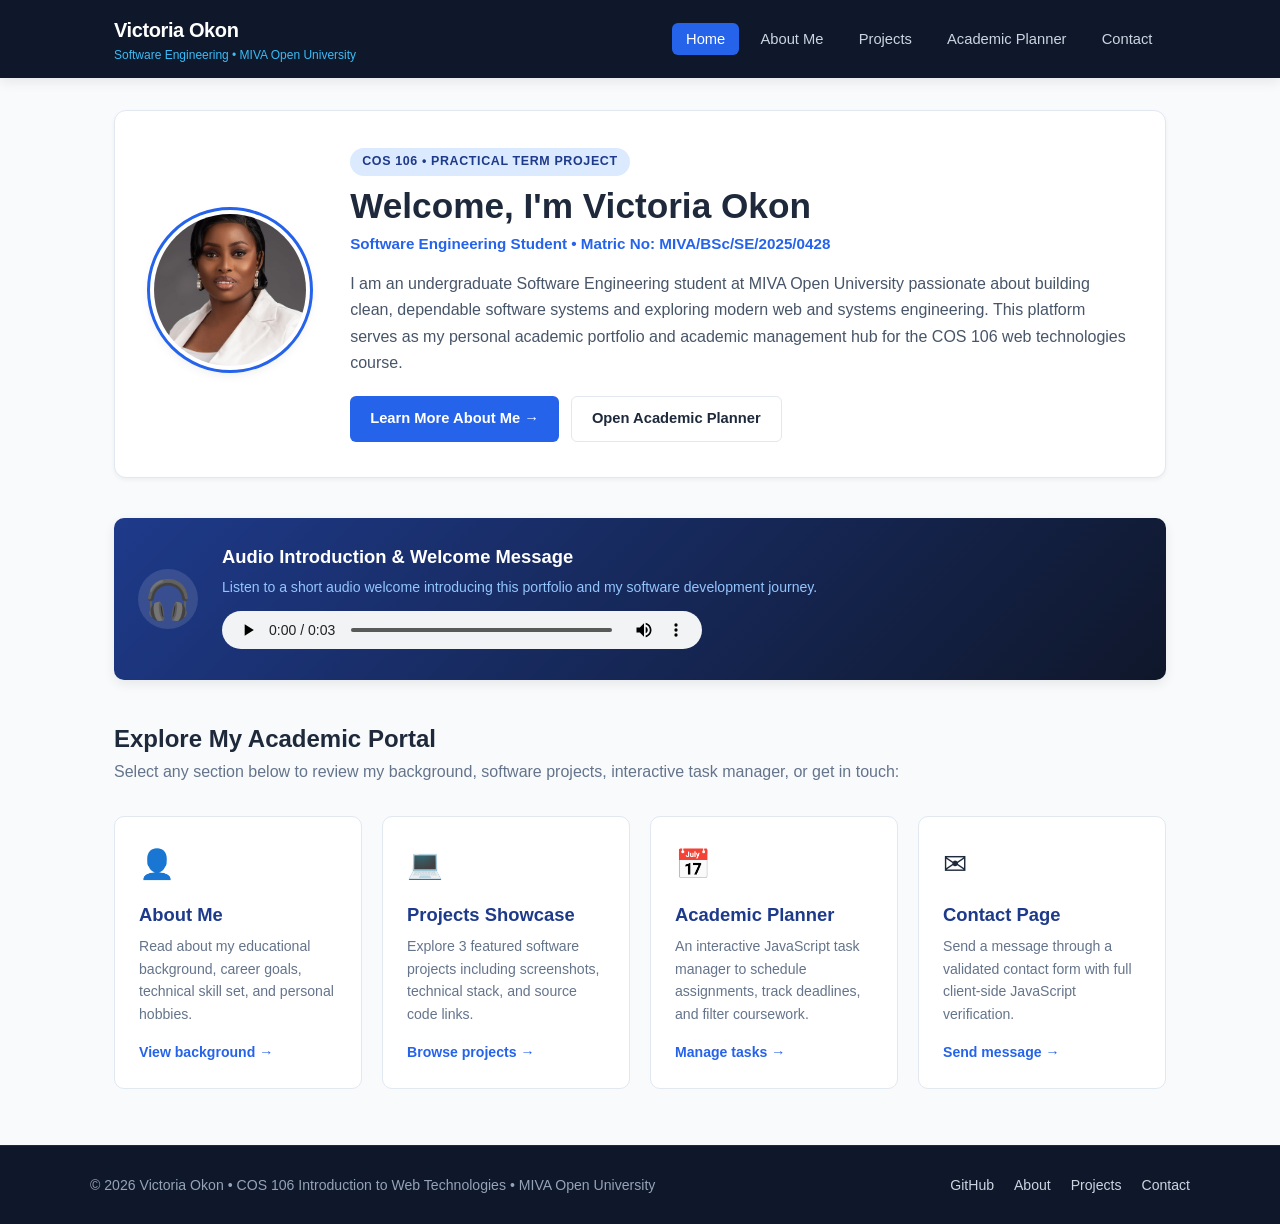
==== index.html @ 49ff8e13 "Initial commit" ====
<!DOCTYPE html>
<html lang="en">
<head>
  <meta charset="UTF-8">
  <meta name="viewport" content="width=device-width, initial-scale=1.0">
  <title>Victoria Okon | Software Engineering Portfolio</title>
  <link rel="stylesheet" href="css/style.css">
</head>
<body>

  <!-- Navigation Bar -->
  <header class="navbar">
    <div class="nav-container">
      <a href="index.html" class="nav-brand">
        <span class="brand-name">Victoria Okon</span>
        <span class="brand-tag">Software Engineering &bull; MIVA Open University</span>
      </a>
      <button class="nav-toggle" id="navToggle" aria-label="Toggle navigation">&#9776;</button>
      <nav>
        <ul class="nav-menu" id="navMenu">
          <li><a href="index.html" class="nav-link active">Home</a></li>
          <li><a href="about.html" class="nav-link">About Me</a></li>
          <li><a href="projects.html" class="nav-link">Projects</a></li>
          <li><a href="planner.html" class="nav-link">Academic Planner</a></li>
          <li><a href="contact.html" class="nav-link">Contact</a></li>
        </ul>
      </nav>
    </div>
  </header>

  <!-- Main Content -->
  <main class="main-content">

    <!-- Hero Profile Section -->
    <section class="hero-card">
      <div class="hero-avatar">
        <img src="assets/profile.jpg" alt="Photograph of Victoria Okon" class="profile-img">
      </div>
      <div class="hero-content">
        <span class="badge">COS 106 &bull; Practical Term Project</span>
        <h1>Welcome, I'm Victoria Okon</h1>
        <p class="hero-meta">Software Engineering Student &bull; Matric No: MIVA/BSc/SE/2025/0428</p>
        <p class="hero-desc">
          I am an undergraduate Software Engineering student at MIVA Open University passionate about building clean, dependable software systems and exploring modern web and systems engineering. This platform serves as my personal academic portfolio and academic management hub for the COS 106 web technologies course.
        </p>
        <div class="hero-cta">
          <a href="about.html" class="btn btn-primary">Learn More About Me &rarr;</a>
          <a href="planner.html" class="btn btn-secondary">Open Academic Planner</a>
        </div>
      </div>
    </section>

    <!-- Multimedia Audio Introduction (Fulfills Multimedia Requirement) -->
    <section class="multimedia-card">
      <div class="multimedia-icon">&#127911;</div>
      <div class="multimedia-info">
        <h3>Audio Introduction &amp; Welcome Message</h3>
        <p>Listen to a short audio welcome introducing this portfolio and my software development journey.</p>
        <audio controls preload="metadata">
          <source src="assets/intro.wav" type="audio/wav">
          Your browser does not support the audio element.
        </audio>
      </div>
    </section>

    <!-- Quick Navigation Grid -->
    <section>
      <div class="page-header">
        <h2>Explore My Academic Portal</h2>
        <p>Select any section below to review my background, software projects, interactive task manager, or get in touch:</p>
      </div>

      <div class="quick-grid">
        <a href="about.html" class="quick-card">
          <div class="card-icon">&#128100;</div>
          <h3>About Me</h3>
          <p>Read about my educational background, career goals, technical skill set, and personal hobbies.</p>
          <span class="card-link-text">View background &rarr;</span>
        </a>

        <a href="projects.html" class="quick-card">
          <div class="card-icon">&#128187;</div>
          <h3>Projects Showcase</h3>
          <p>Explore 3 featured software projects including screenshots, technical stack, and source code links.</p>
          <span class="card-link-text">Browse projects &rarr;</span>
        </a>

        <a href="planner.html" class="quick-card">
          <div class="card-icon">&#128197;</div>
          <h3>Academic Planner</h3>
          <p>An interactive JavaScript task manager to schedule assignments, track deadlines, and filter coursework.</p>
          <span class="card-link-text">Manage tasks &rarr;</span>
        </a>

        <a href="contact.html" class="quick-card">
          <div class="card-icon">&#9993;</div>
          <h3>Contact Page</h3>
          <p>Send a message through a validated contact form with full client-side JavaScript verification.</p>
          <span class="card-link-text">Send message &rarr;</span>
        </a>
      </div>
    </section>

  </main>

  <!-- Site Footer -->
  <footer class="site-footer">
    <div class="footer-container">
      <p>&copy; 2026 Victoria Okon &bull; COS 106 Introduction to Web Technologies &bull; MIVA Open University</p>
      <div class="footer-links">
        <a href="https://github.com/Toria2702" target="_blank" rel="noopener noreferrer">GitHub</a>
        <a href="about.html">About</a>
        <a href="projects.html">Projects</a>
        <a href="contact.html">Contact</a>
      </div>
    </div>
  </footer>

  <script src="js/main.js"></script>
</body>
</html>
---- css/style.css ----
/* ===============================================================
   COS 106: Introduction to Web Technologies - Term Project Stylesheet
   Student: Victoria Okon | Matric: MIVA/BSc/SE/2025/0428
   Course: Software Engineering, MIVA Open University
   =============================================================== */

/* CSS Variables for Consistent Color Scheme */
:root {
  --primary-color: #1e3a8a;       /* Deep Academic Blue */
  --primary-hover: #1d4ed8;       /* Medium Blue */
  --accent-color: #2563eb;        /* Bright Blue Accent */
  --dark-bg: #0f172a;             /* Dark Navy for Nav & Footer */
  --light-bg: #f8fafc;            /* Soft Light Background */
  --card-bg: #ffffff;             /* Clean White Card Background */
  --border-color: #e2e8f0;        /* Subtle Border */
  --text-primary: #1e293b;        /* Primary Text */
  --text-muted: #64748b;          /* Secondary/Muted Text */
  --success-color: #16a34a;       /* Completed / Success Green */
  --danger-color: #dc2626;        /* Delete / Error Red */
  --warning-color: #d97706;       /* Medium Priority Yellow */
  --shadow-sm: 0 2px 4px rgba(0, 0, 0, 0.05);
  --shadow-md: 0 4px 12px rgba(0, 0, 0, 0.08);
  --shadow-lg: 0 8px 24px rgba(0, 0, 0, 0.12);
  --transition: all 0.25s ease-in-out;
}

/* Base Reset & Typography */
* {
  margin: 0;
  padding: 0;
  box-sizing: border-box;
}

body {
  font-family: -apple-system, BlinkMacSystemFont, "Segoe UI", Roboto, Arial, sans-serif;
  background-color: var(--light-bg);
  color: var(--text-primary);
  line-height: 1.6;
  min-height: 100vh;
  display: flex;
  flex-direction: column;
}

/* ===============================================================
   Navigation Bar (Flexbox)
   =============================================================== */
.navbar {
  background-color: var(--dark-bg);
  position: sticky;
  top: 0;
  z-index: 1000;
  box-shadow: var(--shadow-md);
}

.nav-container {
  max-width: 1100px;
  margin: 0 auto;
  padding: 0.85rem 1.5rem;
  display: flex;
  justify-content: space-between;
  align-items: center;
}

.nav-brand {
  text-decoration: none;
  display: flex;
  flex-direction: column;
}

.brand-name {
  color: #ffffff;
  font-size: 1.25rem;
  font-weight: 700;
  letter-spacing: -0.02em;
}

.brand-tag {
  color: #38bdf8;
  font-size: 0.75rem;
  font-weight: 500;
}

.nav-toggle {
  display: none;
  background: none;
  border: none;
  color: #ffffff;
  font-size: 1.6rem;
  cursor: pointer;
  padding: 0.2rem 0.5rem;
}

.nav-menu {
  list-style: none;
  display: flex;
  gap: 0.5rem;
  align-items: center;
}

.nav-link {
  color: #cbd5e1;
  text-decoration: none;
  padding: 0.5rem 0.85rem;
  border-radius: 6px;
  font-size: 0.92rem;
  font-weight: 500;
  transition: var(--transition);
}

.nav-link:hover {
  color: #ffffff;
  background-color: rgba(255, 255, 255, 0.1);
}

.nav-link.active {
  color: #ffffff;
  background-color: var(--accent-color);
}

/* ===============================================================
   Main Container & Headers
   =============================================================== */
.main-content {
  flex: 1;
  max-width: 1100px;
  width: 100%;
  margin: 0 auto;
  padding: 2rem 1.5rem 3.5rem;
}

.page-header {
  margin-bottom: 2rem;
}

.page-header h1 {
  font-size: 2rem;
  color: var(--primary-color);
  margin-bottom: 0.4rem;
}

.page-header p {
  color: var(--text-muted);
  font-size: 1rem;
}

/* ===============================================================
   Homepage: Hero Section
   =============================================================== */
.hero-card {
  background-color: var(--card-bg);
  border: 1px solid var(--border-color);
  border-radius: 12px;
  padding: 2.2rem;
  display: flex;
  align-items: center;
  gap: 2.5rem;
  margin-bottom: 2.5rem;
  box-shadow: var(--shadow-sm);
  transition: var(--transition);
}

.hero-card:hover {
  box-shadow: var(--shadow-md);
}

.hero-avatar {
  flex-shrink: 0;
}

.profile-img {
  width: 160px;
  height: 160px;
  border-radius: 50%;
  object-fit: cover;
  border: 4px solid #ffffff;
  outline: 3px solid var(--accent-color);
  box-shadow: var(--shadow-md);
}

.hero-content {
  flex: 1;
}

.badge {
  display: inline-block;
  background-color: #dbeafe;
  color: var(--primary-color);
  font-size: 0.78rem;
  font-weight: 700;
  padding: 0.25rem 0.75rem;
  border-radius: 20px;
  margin-bottom: 0.6rem;
  text-transform: uppercase;
  letter-spacing: 0.05em;
}

.hero-content h1 {
  font-size: 2.2rem;
  color: var(--text-primary);
  margin-bottom: 0.3rem;
  line-height: 1.2;
}

.hero-meta {
  color: var(--accent-color);
  font-weight: 600;
  font-size: 0.95rem;
  margin-bottom: 0.9rem;
}

.hero-desc {
  color: #475569;
  font-size: 1rem;
  line-height: 1.65;
  margin-bottom: 1.2rem;
}

.hero-cta {
  display: flex;
  gap: 0.75rem;
  flex-wrap: wrap;
}

/* ===============================================================
   Multimedia Section (Audio Introduction)
   =============================================================== */
.multimedia-card {
  background: linear-gradient(135deg, #1e3a8a 0%, #0f172a 100%);
  color: #ffffff;
  border-radius: 10px;
  padding: 1.5rem;
  margin-bottom: 2.5rem;
  display: flex;
  align-items: center;
  gap: 1.5rem;
  box-shadow: var(--shadow-md);
}

.multimedia-icon {
  font-size: 2.4rem;
  background-color: rgba(255, 255, 255, 0.12);
  width: 60px;
  height: 60px;
  border-radius: 50%;
  display: flex;
  align-items: center;
  justify-content: center;
  flex-shrink: 0;
}

.multimedia-info {
  flex: 1;
}

.multimedia-info h3 {
  font-size: 1.15rem;
  margin-bottom: 0.3rem;
  color: #ffffff;
}

.multimedia-info p {
  color: #93c5fd;
  font-size: 0.88rem;
  margin-bottom: 0.75rem;
}

.multimedia-info audio {
  width: 100%;
  max-width: 480px;
  height: 38px;
}

/* ===============================================================
   Quick Links Grid (Homepage)
   =============================================================== */
.quick-grid {
  display: grid;
  grid-template-columns: repeat(auto-fit, minmax(240px, 1fr));
  gap: 1.25rem;
}

.quick-card {
  background-color: var(--card-bg);
  border: 1px solid var(--border-color);
  border-radius: 10px;
  padding: 1.5rem;
  text-decoration: none;
  color: inherit;
  transition: var(--transition);
  display: flex;
  flex-direction: column;
}

.quick-card:hover {
  transform: translateY(-4px);
  border-color: var(--accent-color);
  box-shadow: var(--shadow-md);
}

.card-icon {
  font-size: 1.8rem;
  margin-bottom: 0.75rem;
}

.quick-card h3 {
  font-size: 1.15rem;
  color: var(--primary-color);
  margin-bottom: 0.4rem;
}

.quick-card p {
  color: var(--text-muted);
  font-size: 0.88rem;
  flex: 1;
  margin-bottom: 1rem;
}

.card-link-text {
  color: var(--accent-color);
  font-weight: 600;
  font-size: 0.88rem;
}

/* ===============================================================
   About Me Page Layout
   =============================================================== */
.about-columns {
  display: grid;
  grid-template-columns: 1fr 1fr;
  gap: 1.5rem;
  margin-bottom: 2rem;
}

.info-card {
  background-color: var(--card-bg);
  border: 1px solid var(--border-color);
  border-radius: 10px;
  padding: 1.75rem;
  box-shadow: var(--shadow-sm);
}

.info-card h2 {
  font-size: 1.25rem;
  color: var(--primary-color);
  margin-bottom: 1rem;
  border-bottom: 2px solid #eff6ff;
  padding-bottom: 0.5rem;
}

.info-card ul, .info-card ol {
  padding-left: 1.25rem;
  color: #334155;
}

.info-card li {
  margin-bottom: 0.65rem;
  font-size: 0.95rem;
}

/* Tables (Academic Courses & Skills) */
.table-card {
  background-color: var(--card-bg);
  border: 1px solid var(--border-color);
  border-radius: 10px;
  padding: 1.75rem;
  margin-bottom: 2rem;
  box-shadow: var(--shadow-sm);
}

.table-card h2 {
  font-size: 1.25rem;
  color: var(--primary-color);
  margin-bottom: 1rem;
}

.table-responsive {
  overflow-x: auto;
}

.styled-table {
  width: 100%;
  border-collapse: collapse;
  font-size: 0.92rem;
  text-align: left;
}

.styled-table th {
  background-color: #f1f5f9;
  color: var(--text-primary);
  padding: 0.85rem 1rem;
  font-weight: 600;
  border-bottom: 2px solid var(--border-color);
}

.styled-table td {
  padding: 0.85rem 1rem;
  border-bottom: 1px solid var(--border-color);
  color: #334155;
}

.styled-table tbody tr:hover {
  background-color: #f8fafc;
}

.grade-badge {
  display: inline-block;
  background-color: #dcfce7;
  color: #15803d;
  font-weight: 700;
  padding: 0.15rem 0.55rem;
  border-radius: 4px;
  font-size: 0.82rem;
}

/* Skill Progress Bars */
.progress-bar-container {
  display: flex;
  align-items: center;
  gap: 0.75rem;
}

.progress-track {
  flex: 1;
  height: 8px;
  background-color: #e2e8f0;
  border-radius: 4px;
  overflow: hidden;
}

.progress-fill {
  height: 100%;
  background-color: var(--accent-color);
  border-radius: 4px;
}

/* ===============================================================
   Projects Page (Grid & Cards)
   =============================================================== */
.projects-grid {
  display: grid;
  grid-template-columns: repeat(auto-fit, minmax(320px, 1fr));
  gap: 1.75rem;
}

.project-card {
  background-color: var(--card-bg);
  border: 1px solid var(--border-color);
  border-radius: 12px;
  overflow: hidden;
  box-shadow: var(--shadow-sm);
  display: flex;
  flex-direction: column;
  transition: var(--transition);
}

.project-card:hover {
  transform: translateY(-5px);
  box-shadow: var(--shadow-lg);
}

.project-img-wrapper {
  width: 100%;
  height: 200px;
  background-color: #0f172a;
  overflow: hidden;
  border-bottom: 1px solid var(--border-color);
}

.project-img-wrapper img {
  width: 100%;
  height: 100%;
  object-fit: cover;
  transition: transform 0.3s ease;
}

.project-card:hover .project-img-wrapper img {
  transform: scale(1.03);
}

.project-content {
  padding: 1.5rem;
  display: flex;
  flex-direction: column;
  flex: 1;
}

.project-tag {
  color: var(--accent-color);
  font-size: 0.78rem;
  font-weight: 700;
  text-transform: uppercase;
  letter-spacing: 0.05em;
  margin-bottom: 0.3rem;
}

.project-content h2 {
  font-size: 1.25rem;
  color: var(--text-primary);
  margin-bottom: 0.6rem;
  line-height: 1.3;
}

.project-desc {
  color: #475569;
  font-size: 0.9rem;
  line-height: 1.6;
  margin-bottom: 1.2rem;
  flex: 1;
}

.tech-tags {
  display: flex;
  flex-wrap: wrap;
  gap: 0.4rem;
  margin-bottom: 1.25rem;
}

.tech-pill {
  background-color: #f1f5f9;
  color: #475569;
  font-size: 0.78rem;
  font-weight: 500;
  padding: 0.2rem 0.6rem;
  border-radius: 4px;
}

.project-links {
  display: flex;
  gap: 0.6rem;
}

/* ===============================================================
   Academic Planner Layout (Grid)
   =============================================================== */
.planner-grid {
  display: grid;
  grid-template-columns: 360px 1fr;
  gap: 1.75rem;
  align-items: start;
}

.planner-form-card, .planner-list-card {
  background-color: var(--card-bg);
  border: 1px solid var(--border-color);
  border-radius: 10px;
  padding: 1.75rem;
  box-shadow: var(--shadow-sm);
}

.planner-form-card h2, .planner-list-card h2 {
  font-size: 1.25rem;
  color: var(--primary-color);
  margin-bottom: 1.25rem;
}

/* Planner Toolbar (Filters & Counter) */
.planner-toolbar {
  display: flex;
  justify-content: space-between;
  align-items: center;
  margin-bottom: 1.25rem;
  flex-wrap: wrap;
  gap: 0.75rem;
  padding-bottom: 1rem;
  border-bottom: 1px solid var(--border-color);
}

.filter-group {
  display: flex;
  gap: 0.35rem;
}

.filter-btn {
  background-color: #f1f5f9;
  border: 1px solid #cbd5e1;
  color: #475569;
  padding: 0.35rem 0.75rem;
  font-size: 0.85rem;
  font-weight: 600;
  border-radius: 6px;
  cursor: pointer;
  transition: var(--transition);
}

.filter-btn:hover {
  background-color: #e2e8f0;
}

.filter-btn.active {
  background-color: var(--accent-color);
  color: #ffffff;
  border-color: var(--accent-color);
}

.task-stats {
  font-size: 0.85rem;
  color: var(--text-muted);
  font-weight: 500;
}

/* Task Item Styling */
.task-list {
  display: flex;
  flex-direction: column;
  gap: 0.75rem;
}

.task-item {
  background-color: #ffffff;
  border: 1px solid var(--border-color);
  border-radius: 8px;
  padding: 0.9rem 1rem;
  display: flex;
  justify-content: space-between;
  align-items: center;
  gap: 0.75rem;
  transition: var(--transition);
}

.task-item:hover {
  border-color: #cbd5e1;
  box-shadow: var(--shadow-sm);
}

.task-item.completed {
  background-color: #f8fafc;
  opacity: 0.8;
}

.task-item.completed .task-title {
  text-decoration: line-through;
  color: var(--text-muted);
}

.task-left {
  display: flex;
  align-items: center;
  gap: 0.75rem;
  flex: 1;
}

.task-checkbox {
  width: 18px;
  height: 18px;
  cursor: pointer;
}

.task-title {
  font-weight: 600;
  font-size: 0.95rem;
  display: block;
  margin-bottom: 0.2rem;
}

.task-meta {
  display: flex;
  gap: 0.6rem;
  font-size: 0.78rem;
  color: var(--text-muted);
  align-items: center;
  flex-wrap: wrap;
}

.priority-badge {
  padding: 0.1rem 0.5rem;
  border-radius: 4px;
  font-weight: 700;
  text-transform: uppercase;
  font-size: 0.72rem;
}

.priority-badge.high {
  background-color: #fee2e2;
  color: var(--danger-color);
}

.priority-badge.medium {
  background-color: #fef3c7;
  color: var(--warning-color);
}

.priority-badge.low {
  background-color: #dbeafe;
  color: var(--accent-color);
}

.btn-delete {
  background: none;
  border: none;
  color: #94a3b8;
  font-size: 1.25rem;
  cursor: pointer;
  padding: 0.2rem 0.5rem;
  border-radius: 4px;
  transition: var(--transition);
}

.btn-delete:hover {
  color: var(--danger-color);
  background-color: #fee2e2;
}

.empty-task-message {
  text-align: center;
  padding: 2.5rem 1rem;
  color: var(--text-muted);
  font-size: 0.95rem;
}

/* ===============================================================
   Contact Page Form
   =============================================================== */
.contact-wrapper {
  max-width: 620px;
  margin: 0 auto;
  background-color: var(--card-bg);
  border: 1px solid var(--border-color);
  border-radius: 12px;
  padding: 2rem;
  box-shadow: var(--shadow-sm);
}

.form-group {
  margin-bottom: 1.25rem;
}

.form-label {
  display: block;
  font-weight: 600;
  font-size: 0.9rem;
  margin-bottom: 0.35rem;
  color: var(--text-primary);
}

.form-label .required {
  color: var(--danger-color);
}

.form-input, .form-select, .form-textarea {
  width: 100%;
  padding: 0.7rem 0.85rem;
  border: 1px solid #cbd5e1;
  border-radius: 6px;
  font-size: 0.95rem;
  font-family: inherit;
  transition: var(--transition);
  background-color: #ffffff;
}

.form-input:focus, .form-select:focus, .form-textarea:focus {
  outline: none;
  border-color: var(--accent-color);
  box-shadow: 0 0 0 3px rgba(37, 99, 235, 0.15);
}

.form-input.error, .form-textarea.error {
  border-color: var(--danger-color);
  background-color: #fef2f2;
}

.error-message {
  color: var(--danger-color);
  font-size: 0.82rem;
  margin-top: 0.35rem;
  display: none;
}

.error-message.active {
  display: block;
}

.alert-box {
  padding: 1rem 1.25rem;
  border-radius: 8px;
  margin-bottom: 1.5rem;
  display: none;
  font-size: 0.92rem;
}

.alert-box.success {
  display: block;
  background-color: #dcfce7;
  color: #15803d;
  border: 1px solid #86efac;
}

/* ===============================================================
   Buttons
   =============================================================== */
.btn {
  display: inline-flex;
  align-items: center;
  justify-content: center;
  gap: 0.4rem;
  padding: 0.65rem 1.25rem;
  font-size: 0.92rem;
  font-weight: 600;
  border-radius: 6px;
  text-decoration: none;
  border: none;
  cursor: pointer;
  transition: var(--transition);
}

.btn-primary {
  background-color: var(--accent-color);
  color: #ffffff;
}

.btn-primary:hover {
  background-color: var(--primary-hover);
}

.btn-secondary {
  background-color: #ffffff;
  color: var(--text-primary);
  border: 1px solid var(--border-color);
}

.btn-secondary:hover {
  background-color: #f1f5f9;
}

.btn-block {
  width: 100%;
}

/* ===============================================================
   Footer
   =============================================================== */
.site-footer {
  background-color: var(--dark-bg);
  color: #94a3b8;
  padding: 1.75rem 1.5rem;
  margin-top: auto;
  border-top: 1px solid #1e293b;
}

.footer-container {
  max-width: 1100px;
  margin: 0 auto;
  display: flex;
  justify-content: space-between;
  align-items: center;
  flex-wrap: wrap;
  gap: 1rem;
  font-size: 0.88rem;
}

.footer-links a {
  color: #cbd5e1;
  text-decoration: none;
  margin-left: 1rem;
  transition: var(--transition);
}

.footer-links a:hover {
  color: #ffffff;
}

/* ===============================================================
   Responsive Media Queries (Mobile & Tablet)
   =============================================================== */
@media (max-width: 768px) {
  .nav-toggle {
    display: block;
  }

  .nav-menu {
    display: none;
    flex-direction: column;
    position: absolute;
    top: 100%;
    left: 0;
    right: 0;
    background-color: var(--dark-bg);
    padding: 1rem;
    box-shadow: var(--shadow-md);
  }

  .nav-menu.open {
    display: flex;
  }

  .hero-card {
    flex-direction: column;
    text-align: center;
    gap: 1.5rem;
  }

  .hero-cta {
    justify-content: center;
  }

  .multimedia-card {
    flex-direction: column;
    text-align: center;
  }

  .about-columns {
    grid-template-columns: 1fr;
  }

  .planner-grid {
    grid-template-columns: 1fr;
  }

  .footer-container {
    flex-direction: column;
    text-align: center;
  }

  .footer-links a {
    margin: 0 0.5rem;
  }
}
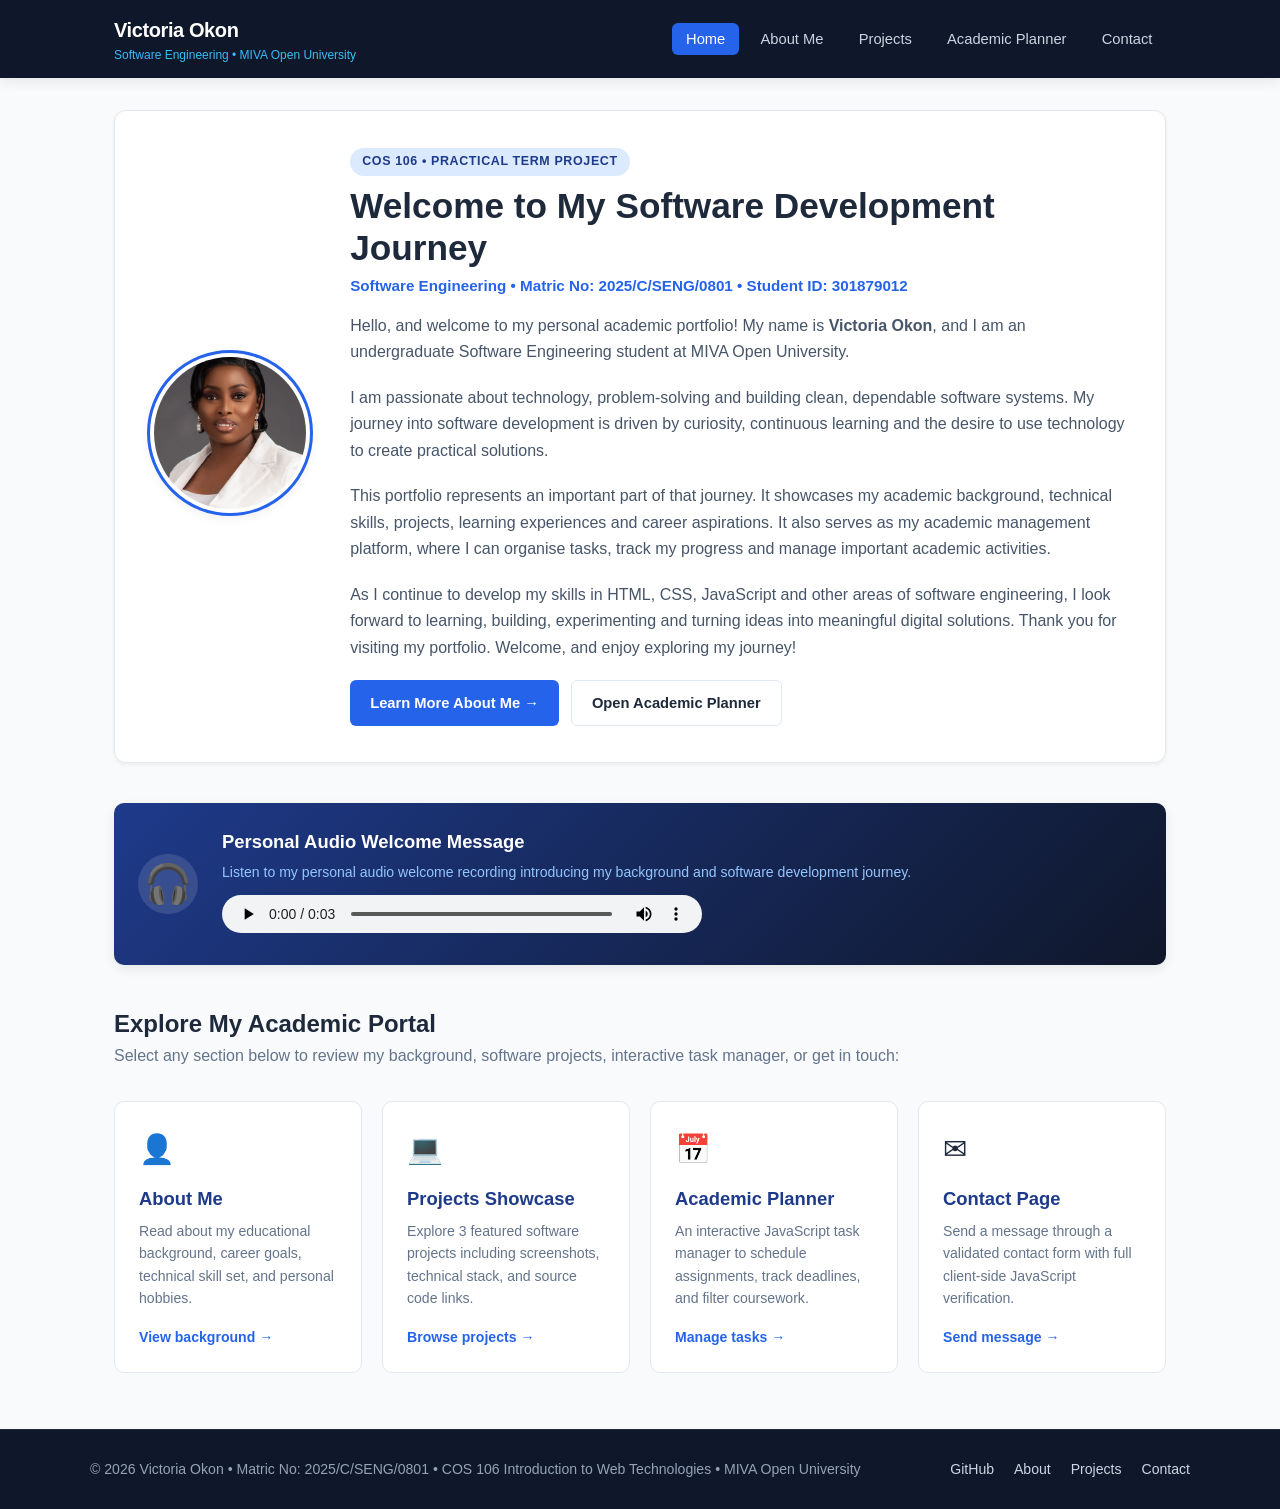
==== commit 0fd136d4: "Update profile details and add personal audio introduction" ====
--- a/index.html
+++ b/index.html
@@ -38,11 +38,22 @@
       </div>
       <div class="hero-content">
         <span class="badge">COS 106 &bull; Practical Term Project</span>
-        <h1>Welcome, I'm Victoria Okon</h1>
-        <p class="hero-meta">Software Engineering Student &bull; Matric No: MIVA/BSc/SE/2025/0428</p>
+        <h1>Welcome to My Software Development Journey</h1>
+        <p class="hero-meta">Software Engineering &bull; Matric No: 2025/C/SENG/0801 &bull; Student ID: 301879012</p>
+        
         <p class="hero-desc">
-          I am an undergraduate Software Engineering student at MIVA Open University passionate about building clean, dependable software systems and exploring modern web and systems engineering. This platform serves as my personal academic portfolio and academic management hub for the COS 106 web technologies course.
+          Hello, and welcome to my personal academic portfolio! My name is <strong>Victoria Okon</strong>, and I am an undergraduate Software Engineering student at MIVA Open University.
         </p>
+        <p class="hero-desc">
+          I am passionate about technology, problem-solving and building clean, dependable software systems. My journey into software development is driven by curiosity, continuous learning and the desire to use technology to create practical solutions.
+        </p>
+        <p class="hero-desc">
+          This portfolio represents an important part of that journey. It showcases my academic background, technical skills, projects, learning experiences and career aspirations. It also serves as my academic management platform, where I can organise tasks, track my progress and manage important academic activities.
+        </p>
+        <p class="hero-desc">
+          As I continue to develop my skills in HTML, CSS, JavaScript and other areas of software engineering, I look forward to learning, building, experimenting and turning ideas into meaningful digital solutions. Thank you for visiting my portfolio. Welcome, and enjoy exploring my journey!
+        </p>
+        
         <div class="hero-cta">
           <a href="about.html" class="btn btn-primary">Learn More About Me &rarr;</a>
           <a href="planner.html" class="btn btn-secondary">Open Academic Planner</a>
@@ -54,9 +65,10 @@
     <section class="multimedia-card">
       <div class="multimedia-icon">&#127911;</div>
       <div class="multimedia-info">
-        <h3>Audio Introduction &amp; Welcome Message</h3>
-        <p>Listen to a short audio welcome introducing this portfolio and my software development journey.</p>
+        <h3>Personal Audio Welcome Message</h3>
+        <p>Listen to my personal audio welcome recording introducing my background and software development journey.</p>
         <audio controls preload="metadata">
+          <source src="assets/intro.mp4" type="audio/mp4">
           <source src="assets/intro.wav" type="audio/wav">
           Your browser does not support the audio element.
         </audio>
@@ -106,7 +118,7 @@
   <!-- Site Footer -->
   <footer class="site-footer">
     <div class="footer-container">
-      <p>&copy; 2026 Victoria Okon &bull; COS 106 Introduction to Web Technologies &bull; MIVA Open University</p>
+      <p>&copy; 2026 Victoria Okon &bull; Matric No: 2025/C/SENG/0801 &bull; COS 106 Introduction to Web Technologies &bull; MIVA Open University</p>
       <div class="footer-links">
         <a href="https://github.com/Toria2702" target="_blank" rel="noopener noreferrer">GitHub</a>
         <a href="about.html">About</a>
--- a/css/style.css
+++ b/css/style.css
@@ -1,6 +1,6 @@
 /* ===============================================================
    COS 106: Introduction to Web Technologies - Term Project Stylesheet
-   Student: Victoria Okon | Matric: MIVA/BSc/SE/2025/0428
+   Student: Victoria Okon | Matric: 2025/C/SENG/0801 | Student ID: 301879012
    Course: Software Engineering, MIVA Open University
    =============================================================== */
 
